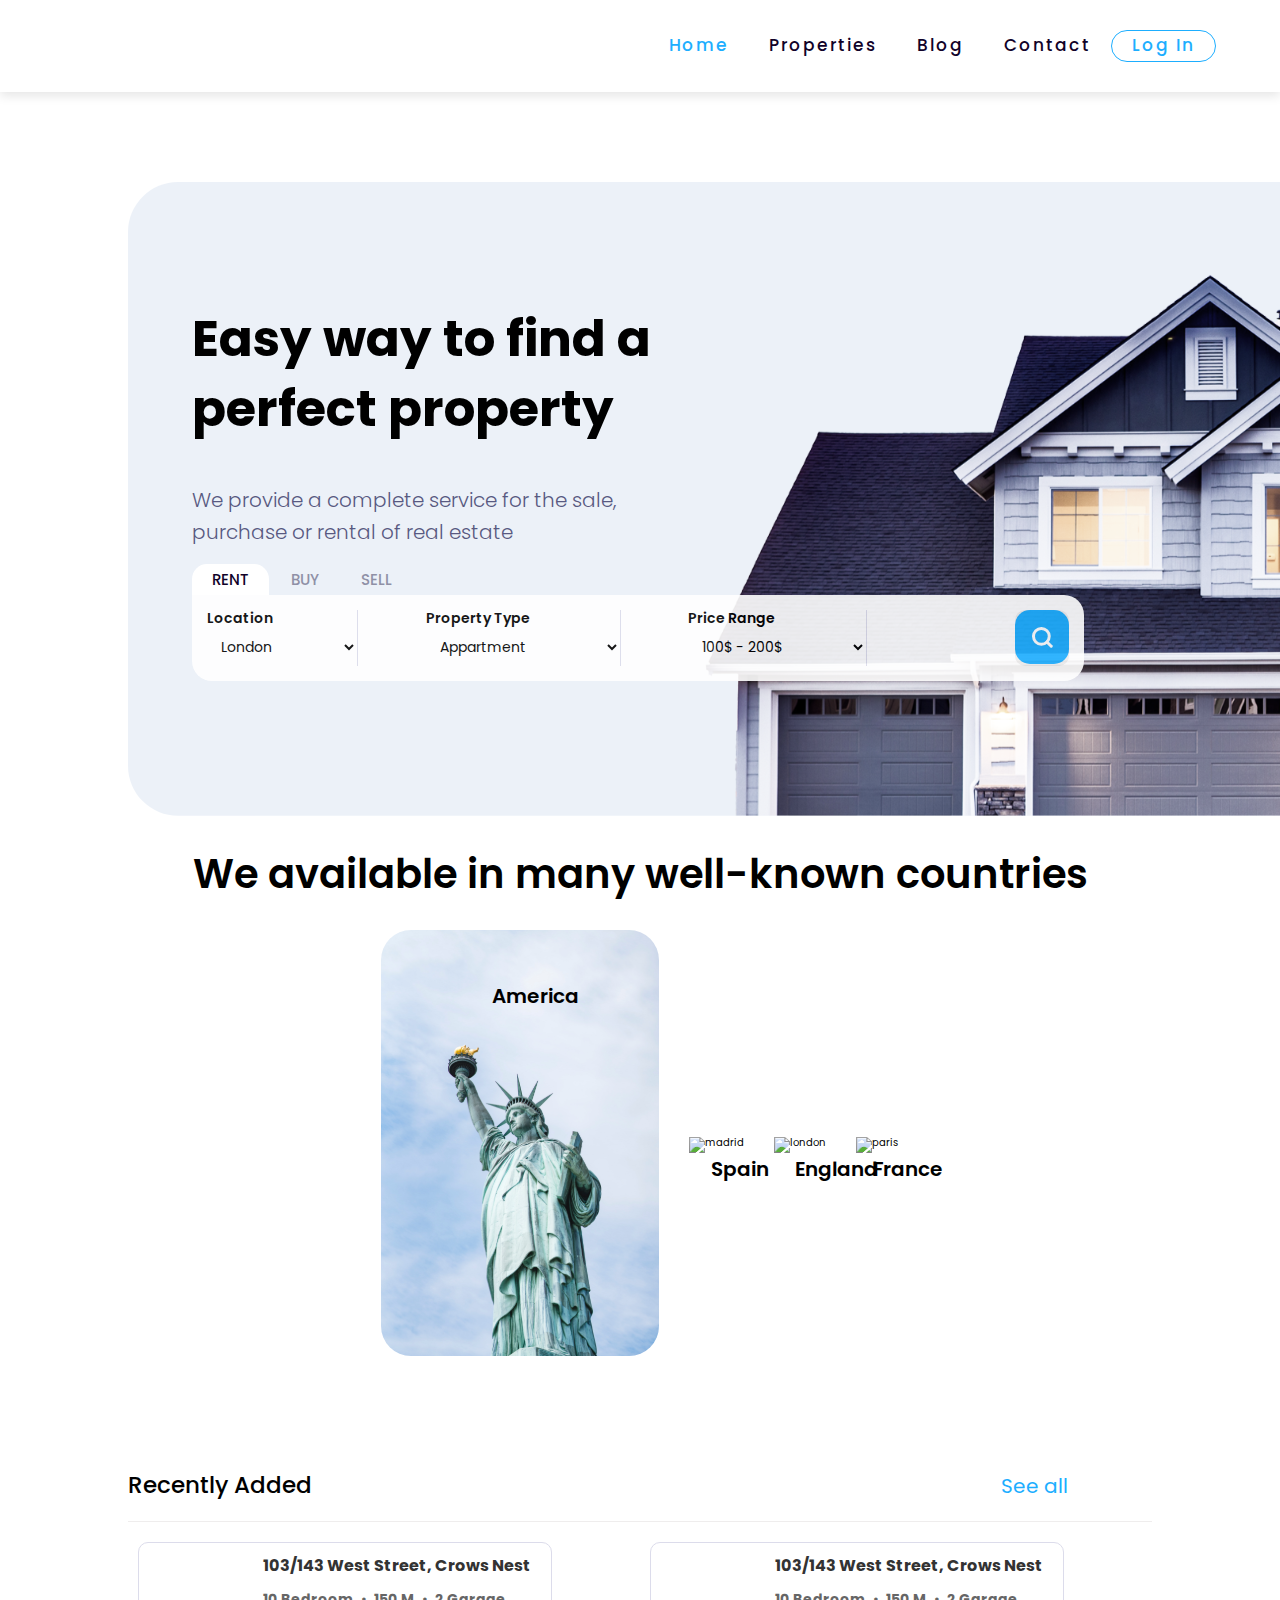
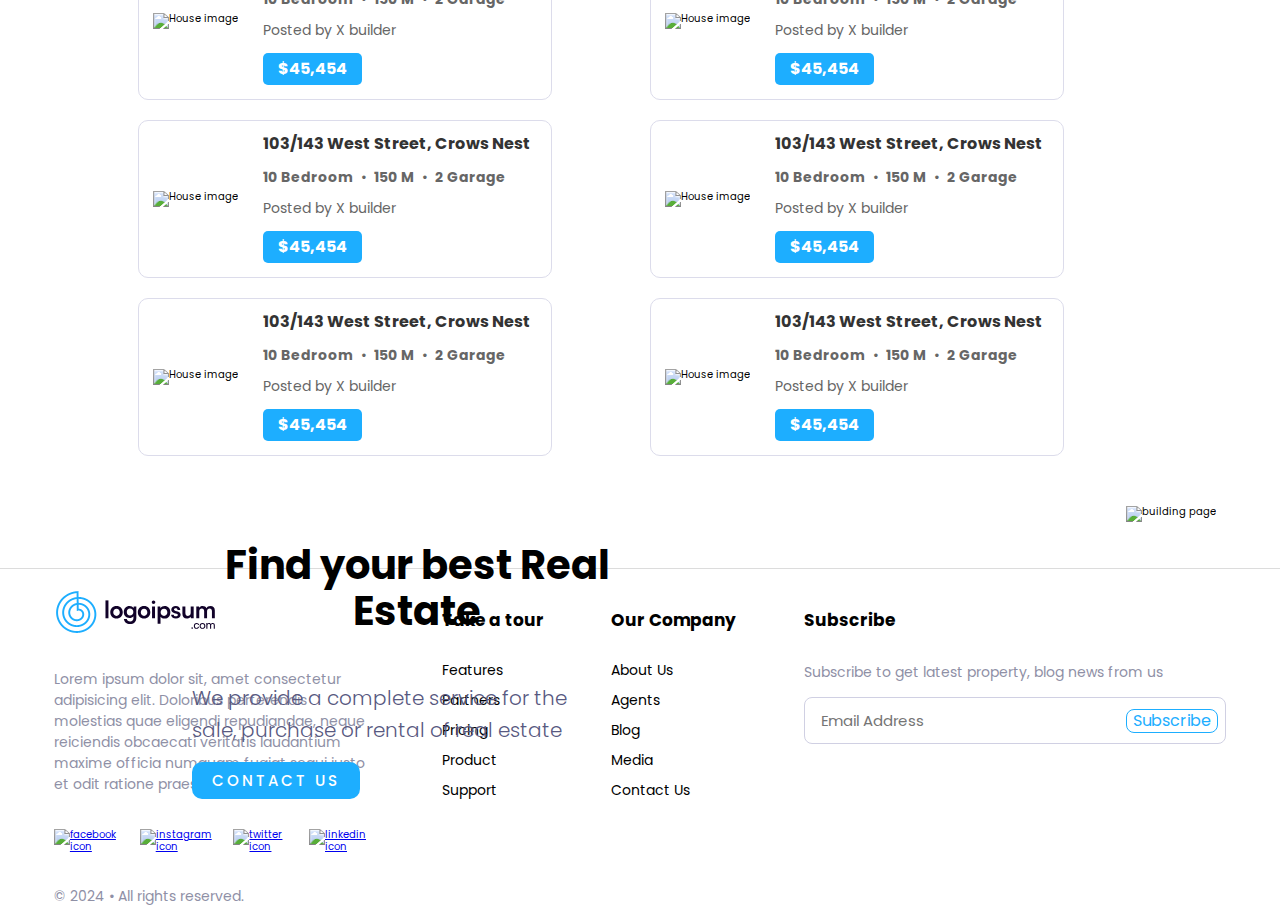
==== index.html @ 58345468 "back" ====
<!DOCTYPE html>
<html lang="en">
  <head>
    <meta charset="UTF-8" />
    <meta name="viewport" content="width=device-width, initial-scale=1.0" />
    <title>Home</title>
    <link rel="stylesheet" href="styles.css" />
    <link rel="stylesheet" href="normalize.css" />
  </head>

  <body>
    <header class="header-content">
      <div class="header-container">
        <div class="logo">
          <a href="home.html">
            <img src="images/home/logo.svg" alt="" class="logo-img" />
          </a>
        </div>
        <nav class="navbar">
          <a class="active">Home</a>
          <a href="properties.html">Properties</a>
          <a href="blog.html">Blog</a>
          <a href="contact.html">Contact</a>
          <a class="login" href="login.html">Log In</a>
        </nav>
      </div>
    </header>

    <main class="main-content">
      <!--The first section is for the hero-->
      <section class="hero">
        <div class="hero-background">
          <img
            class="background-img"
            src="images/home/hero.svg"
            alt="House image"
          />
          <div class="content">
            <div class="text-content">
              <h1>Easy way to find a perfect property</h1>
              <p>
                We provide a complete service for the sale, purchase or rental
                of real estate
              </p>
            </div>

            <div class="btn-container">
              <button class="menu-item active">RENT</button>
              <button class="menu-item">BUY</button>
              <button class="menu-item">SELL</button>
            </div>

            <div class="search-fields">
              <div class="search-item">
                <label for="locaition">Location</label>
                <select name="location" id="location">
                  <option value="" disabled>Select Your city</option>
                  <option value="london">London</option>
                  <option value="new york">New York</option>
                  <option value="paris">paris</option>
                </select>
              </div>

              <div class="search-item">
                <label for="property-type">Property Type</label>
                <select name="property type" id="property-type">
                  <option value="" disabled>Choose property type</option>
                  <option value="appartment">Appartment</option>
                  <option value="house">House</option>
                </select>
              </div>

              <div class="search-item">
                <label for="price-range">Price Range</label>
                <select name="price range" id="price-range">
                  <option value="" disabled>Choose price range</option>
                  <option value="100-200">100$ - 200$</option>
                  <option value="200-500">200$ - 500$</option>
                </select>
              </div>
              <button class="search-btn">
                <img src="images/home/search.svg" alt="search button" />
              </button>
            </div>
          </div>
        </div>
      </section>

      <section class="countries-sec">
        <h2>We available in many well-known countries</h2>
        <div class="countries">
          <div class="country">
            <img src="images/home/america.svg" alt="new york" />
            <p>America</p>
          </div>
          <div class="country">
            <img src="images/home/spain.svg" alt="madrid" />
            <p>Spain</p>
          </div>
          <div class="country">
            <img src="images/home/london.svg" alt="london" />
            <p>England</p>
          </div>
          <div class="country">
            <img src="images/home/france.svg" alt="paris" />
            <p>France</p>
          </div>
        </div>
      </section>

      <section class="recently-added">
        <div class="top">
          <h3>Recently Added</h3>
          <p>See all</p>
        </div>
        <div class="cards-container">
          <div class="card">
            <div class="image">
              <img src="images/home/house1.png" alt="House image" />
            </div>
            <div class="house-infos">
              <div class="house-title"></div>
              <div class="details">
                <h4>103/143 West Street, Crows Nest</h4>
                <p>
                  <strong>10 Bedroom</strong> &nbsp;•&nbsp;
                  <strong>150 M</strong> &nbsp;•&nbsp; <strong>2 Garage</strong>
                </p>
                <p class="poster">Posted by X builder</p>
              </div>
              <div class="price">$45,454</div>
            </div>
          </div>

          <div class="card">
            <div class="image">
              <img src="images/home/house2.png" alt="House image" />
            </div>
            <div class="house-infos">
              <div class="house-title"></div>
              <div class="details">
                <h4>103/143 West Street, Crows Nest</h4>
                <p>
                  <strong>10 Bedroom</strong> &nbsp;•&nbsp;
                  <strong>150 M</strong> &nbsp;•&nbsp; <strong>2 Garage</strong>
                </p>
                <p class="poster">Posted by X builder</p>
              </div>
              <div class="price">$45,454</div>
            </div>
          </div>

          <div class="card">
            <div class="image">
              <img src="images/home/house3.png" alt="House image" />
            </div>
            <div class="house-infos">
              <div class="house-title"></div>
              <div class="details">
                <h4>103/143 West Street, Crows Nest</h4>
                <p>
                  <strong>10 Bedroom</strong> &nbsp;•&nbsp;
                  <strong>150 M</strong> &nbsp;•&nbsp; <strong>2 Garage</strong>
                </p>
                <p class="poster">Posted by X builder</p>
              </div>
              <div class="price">$45,454</div>
            </div>
          </div>

          <div class="card">
            <div class="image">
              <img src="images/home/house4.png" alt="House image" />
            </div>
            <div class="house-infos">
              <div class="house-title"></div>
              <div class="details">
                <h4>103/143 West Street, Crows Nest</h4>
                <p>
                  <strong>10 Bedroom</strong> &nbsp;•&nbsp;
                  <strong>150 M</strong> &nbsp;•&nbsp; <strong>2 Garage</strong>
                </p>
                <p class="poster">Posted by X builder</p>
              </div>
              <div class="price">$45,454</div>
            </div>
          </div>

          <div class="card">
            <div class="image">
              <img src="images/home/house5.png" alt="House image" />
            </div>
            <div class="house-infos">
              <div class="house-title"></div>
              <div class="details">
                <h4>103/143 West Street, Crows Nest</h4>
                <p>
                  <strong>10 Bedroom</strong> &nbsp;•&nbsp;
                  <strong>150 M</strong> &nbsp;•&nbsp; <strong>2 Garage</strong>
                </p>
                <p class="poster">Posted by X builder</p>
              </div>
              <div class="price">$45,454</div>
            </div>
          </div>

          <div class="card">
            <div class="image">
              <img src="images/home/house6.png" alt="House image" />
            </div>
            <div class="house-infos">
              <div class="house-title"></div>
              <div class="details">
                <h4>103/143 West Street, Crows Nest</h4>
                <p>
                  <strong>10 Bedroom</strong> &nbsp;•&nbsp;
                  <strong>150 M</strong> &nbsp;•&nbsp; <strong>2 Garage</strong>
                </p>
                <p class="poster">Posted by X builder</p>
              </div>
              <div class="price">$45,454</div>
            </div>
          </div>
        </div>
      </section>

      <section class="last-sec">
        <div class="background">
          <img
            src="images/home/last-sec-background.png"
            alt=""
            class="background-img"
          />
        </div>
        <!-- <div class="last-sec-container"> -->
        <div class="contact-content">
          <h2>Find your best Real Estate</h2>
          <p>
            We provide a complete service for the sale, purchase or rental of
            real estate
          </p>
          <button class="contact-us-btn">CONTACT US</button>
        </div>
        <div class="building-image">
          <img src="images/home/building.png" alt="building page" />
        </div>
        <!-- </div> -->
      </section>
    </main>

    <footer>
      <div class="first-side">
        <img class="footer-logo" src="images/home/Logo.svg" alt="logo image" />
        <p>
          Lorem ipsum dolor sit, amet consectetur adipisicing elit. Doloribus
          perferendis molestias quae eligendi repudiandae, neque reiciendis
          obcaecati veritatis laudantium maxime officia numquam fugiat sequi
          iusto et odit ratione praesentium beatae?
        </p>
        <div class="social-icons">
          <a href="https://www.facebook.com"
            ><img src="images/home/Facebook - Original.png" alt="facebook icon"
          /></a>
          <a href="https://www.instagram.com"
            ><img
              src="images/home/Instagram - Original.png"
              alt="instagram icon"
          /></a>
          <a href="https://www.twitter.com"
            ><img src="images/home/Twitter - Original.png" alt="twitter icon"
          /></a>
          <a href="https://www.linkedin.com"
            ><img src="images/home/LinkedIn - Original.png" alt="linkedin icon"
          /></a>
        </div>
        <p class="copyright">&copy; 2024 &#8226; All rights reserved.</p>
      </div>

      <div class="column">
        <h4>Take a tour</h4>
        <p>Features</p>
        <p>Partners</p>
        <p>Pricing</p>
        <p>Product</p>
        <p>Support</p>
      </div>

      <div class="column">
        <h4>Our Company</h4>
        <p>About Us</p>
        <p>Agents</p>
        <p>Blog</p>
        <p>Media</p>
        <p>Contact Us</p>
      </div>

      <div class="right-side">
        <h4>Subscribe</h4>
        <p>Subscribe to get latest property, blog news from us </p>
        <form action="#">
          <div class="form-box">
            <input type="email" placeholder="Email Address">
            <button type="submit">Subscribe</button>
          </div>
        </form>
      </div>
    </footer>
  </body>
</html>
---- styles.css ----
@import url('https://fonts.googleapis.com/css2?family=Roboto:ital,wght@0,100;0,300;0,400;0,500;0,700;0,900;1,100;1,300;1,400;1,500;1,700;1,900&display=swap');
@import url('https://fonts.googleapis.com/css2?family=Poppins:ital,wght@0,100;0,200;0,300;0,400;0,500;0,600;0,700;0,800;0,900;1,100;1,200;1,300;1,400;1,500;1,600;1,700;1,800;1,900&family=Roboto:ital,wght@0,100;0,300;0,400;0,500;0,700;0,900;1,100;1,300;1,400;1,500;1,700;1,900&display=swap');
@import url('https://fonts.googleapis.com/css2?family=Open+Sans:ital,wght@0,300..800;1,300..800&family=Poppins:ital,wght@0,100;0,200;0,300;0,400;0,500;0,600;0,700;0,800;0,900;1,100;1,200;1,300;1,400;1,500;1,600;1,700;1,800;1,900&family=Roboto:ital,wght@0,100;0,300;0,400;0,500;0,700;0,900;1,100;1,300;1,400;1,500;1,700;1,900&display=swap');

body {
  font-family: Poppins, 'Open sans', Roboto, sans-serif;
  font-size: 10px;
}

/* Header style */

header {
  padding: 20px 0;
  box-shadow: 0 4px 10px rgba(0, 0, 0, 0.1);
  margin-bottom: 10vh;
}

.header-container {
  width: 90%;
  /* background-color: lightblue; */
  padding: 10px;
  margin: 0 auto;
  display: flex;
  justify-content: space-between;
  align-items: center;
}

.logo {
  /* background-color: lightblue; */
  display: inline;
}

/* .logo-img {
  width: 40%;
  margin-right: 10px;
}

.logo-name {
  font-size: 2.8em;
  font-weight: bold;
} */

header a {
  text-decoration: none;
  color: #110229;
  cursor: pointer;
  font-weight: 600;
  letter-spacing: 2px;
}

nav {
  display: flex;
  justify-content: space-between;
  align-items: center;
}

nav a {
  padding: 5px 20px;
  font-size: 1.7em;
  font-weight: 500;
}

.navbar .active {
  color: #1DAEFF;
}

.login {
  border: 1px solid #1DAEFF;
  border-radius: 25px;
  color:#1DAEFF;
}

.login:hover {
  background-color: #1DAEFF;
  color: white;
}


/* Hero section styling */

.hero {margin-bottom: 3em}

.background-img {
  position: relative;
  left: 10%;
  right: 10%;
  /* border: 1px solid black; */
}

.content {
  position: absolute;
  /* border: 1px solid blue; */
  top: 30%;
  left: 15%;
}

.text-content h1 {
  width: 70%;
  font-size: 5em;
  font-weight: bold;
  line-height: 1.4em;
  margin-bottom: 0.8em;
}

.text-content p {
  font-size: 2em;
  width: 50%;
  font-weight: 300;
  line-height: 1.6em;
  color: #585981;
  margin-bottom: 0.8em;
}

.btn-container {
  display: flex;
  gap: 2px;
}


.menu-item {
  padding: 7px 20px;
  font-size: 1.5em;
  font-weight: 500;
  background-color: unset;
  border: none; 
  border-top-left-radius: 15px;
  border-top-right-radius: 15px;
  color: #8F90A6;
  cursor: pointer;
}

.menu-item:hover {
  background-color: white;
  color: #110229;
}

.menu-item.active {
  background-color: #FFF;
  color: #110229;
}

.search-fields {
  display: flex;
  flex-direction: row;
  justify-content: space-between;
  gap: 2em;
  background-color: #FFF;
  opacity: 0.9;
  padding: 15px;
  border-top-right-radius: 20px;
  border-bottom-left-radius: 20px;
  border-bottom-right-radius: 20px;
  margin-bottom: 10px;
}

.search-item {
  display: flex;
  flex-direction: column;
  gap: 5px;
  color: black;
  font-weight: 600;
  border-right: 1px solid #DCDCEB
}

.search-item label{
  font-weight: 600;
  font-size: 1.4em;
}

#location, #property-type, #price-range {
  border: none;
  padding: 5px 10px;
  border-radius: 7px;
  background-color: unset;
  font-size: 1.4em
}

#location option, #property-type option, #price-range option{
  color: #8F90A6;
  background-color: white;
  font-weight: 500;
}

.search-btn {
  border: none;
  padding: 0;
  border-radius: 10px;
  cursor: pointer;
  margin-left: 8em;
}

/* Countries section styling */

.countries-sec {
  /* border: 1px solid; */
  margin-bottom: 10vh;
}


h2 {
  font-size: 4em;
  font-weight: 600;
  text-align: center;
  /* border: 1px solid; */
}

.countries {
  display: flex;
  gap: 3em;
  align-items: center;
  justify-content: center;
}

.country {
  position: relative;
}

/* .country img {
  position: relative;
} */

.country p {
  position: absolute;
  top: 8%;
  left: 40%;
  font-size: 2em;
  font-weight: 600;
}

/* Recently add section styling */

.recently-added {
  /* border: 1px solid; */
  display: flex;
  flex-direction: column;
  margin-left: 10%;
  margin-right: 10%;

  margin-bottom: 5em
}

.top {
  display: inline-block;
  border-bottom: 1px solid rgba(176, 166, 166, 0.2);
}

h3 {
  display: inline-block;
  font-size: 2.3em;
  font-weight: 500;
  margin-right: 45%;
  /* background-color: lightblue; */
}

.top p {
  display: inline-block;
  /* background-color: lightcoral; */
  margin-left: 22%;
  font-size: 2em;
  font-weight: 400;
  color: #1DAEFF;
  cursor: pointer;
}

.cards-container {
  display: grid;
  grid-template-columns: 1fr 1fr;
}

.card {
  margin-left: 1em;
  margin-top: 2em;
  display: flex;
  align-items: center;
  background-color: white;
  border: 1px solid #DCDCEB;
  gap: 10px;
  border-radius: 10px;
  padding: 14px;
  width: 30vw;
}

.card:hover {
  border: 1px solid #1DAEFF;
  box-shadow: 0 4px 8px rgba(0, 0, 0, 0.6);
  cursor: pointer
}


.details {
  flex-grow: 1;
  padding-left: 15px;
}

.details h4 {
  margin: 0;
  font-size: 16px;
  color: #333;
  margin-bottom: 15px;
}

.details p {
  margin: 5px 0;
  font-size: 14px;
  color: #666;
  margin-bottom: 15px;
}

.price {
  display: inline-block;
  background-color: #1DAEFF;
  color: white;
  font-weight: bold;
  padding: 7px 15px;
  border-radius: 5px;
  font-size: 16px;
  margin-left: 15px;
}

.posted {
  font-size: 12px;
  color: #999;
}

/* Last section styling contact-us */

.last-sec{
  /* border: 1px solid; */
  position: relative;
  margin-bottom: 5em;
}

.background {
  /* border: 1px solid red; */
  position: relative;
  width: 80vw;
  height: auto;
}

.contact-content {
  /* border: 1px solid green;  */
  position: absolute;
  top: 20%;
  left: 15%;
}

.contact-content h2 {
  width: 60%;
  font-weight: 700;
  margin-bottom: 1.2em;

}

.contact-content p {
  width: 70%;
  font-size: 2em;
  width: 50%;
  font-weight: 300;
  line-height: 1.6em;
  color: #585981;
  margin-bottom: 0.8em;
}

.contact-us-btn {
  border: none;
  background-color: #1DAEFF;
  color: white;
  font-size: 1.5em;
  font-weight: 500;
  padding: 10px 20px;
  border-radius: 10px;
  letter-spacing: 3px;
  cursor: pointer;
}


.building-image {
  display: inline-block;
  /* border: 1px solid;    */
  position: absolute;
  top: 0%;
  right: 5%;
}


/* Footer Styling */

footer {
  height: 20vh;
  padding: 20px;
  display: flex;
  justify-content: space-around;
  align-items: start;
  border-top: 1px solid rgb(220, 220, 220);
}

.first-side {
  width: 25vw;
  display: flex;
  flex-direction: column;
  gap: 2em;
}

.footer-logo {
  width: 51%;
}

.first-side p{
  font-size: 1.4em;
  font-weight: 400;
  color: #8F90A6;
  line-height: 1.5em;
}

.social-icons {
  display: flex;
  gap: 1.7em
}

footer h4{
  margin-bottom: 1.8em;
  font-size: 1.7em;
}

.column p {
  font-size: 1.4em;
}

.right-side p{
  font-size: 1.4em;
  font-weight: 400;
  color: #8F90A6;
  line-height: 1.5em;
  width: 90%;
}

.form-box {
  display: inline-block;
  padding: 7px;
  border-radius: 8px;
  /* background-color: #ececec; */
  /* box-shadow: 10px 10px 15px #c7c4c4; */
  border: 1px solid #D0D0E3;
}

.form-box input {
  font-size: 15px;
  color: #000;
  padding: 7px 9px;
  border: none;
  outline: none;
  /* background-color: #ececec; */
}

.form-box button {
  background-color: white;
  border: 1px solid #1DAEFF;
  color: #1DAEFF;
  padding: 2px 6px;
  font-size: 16px;
  border-radius: 8px;
  cursor: pointer;
}

.form-box button:hover {
  background-color: #1DAEFF;
  color: white;
}
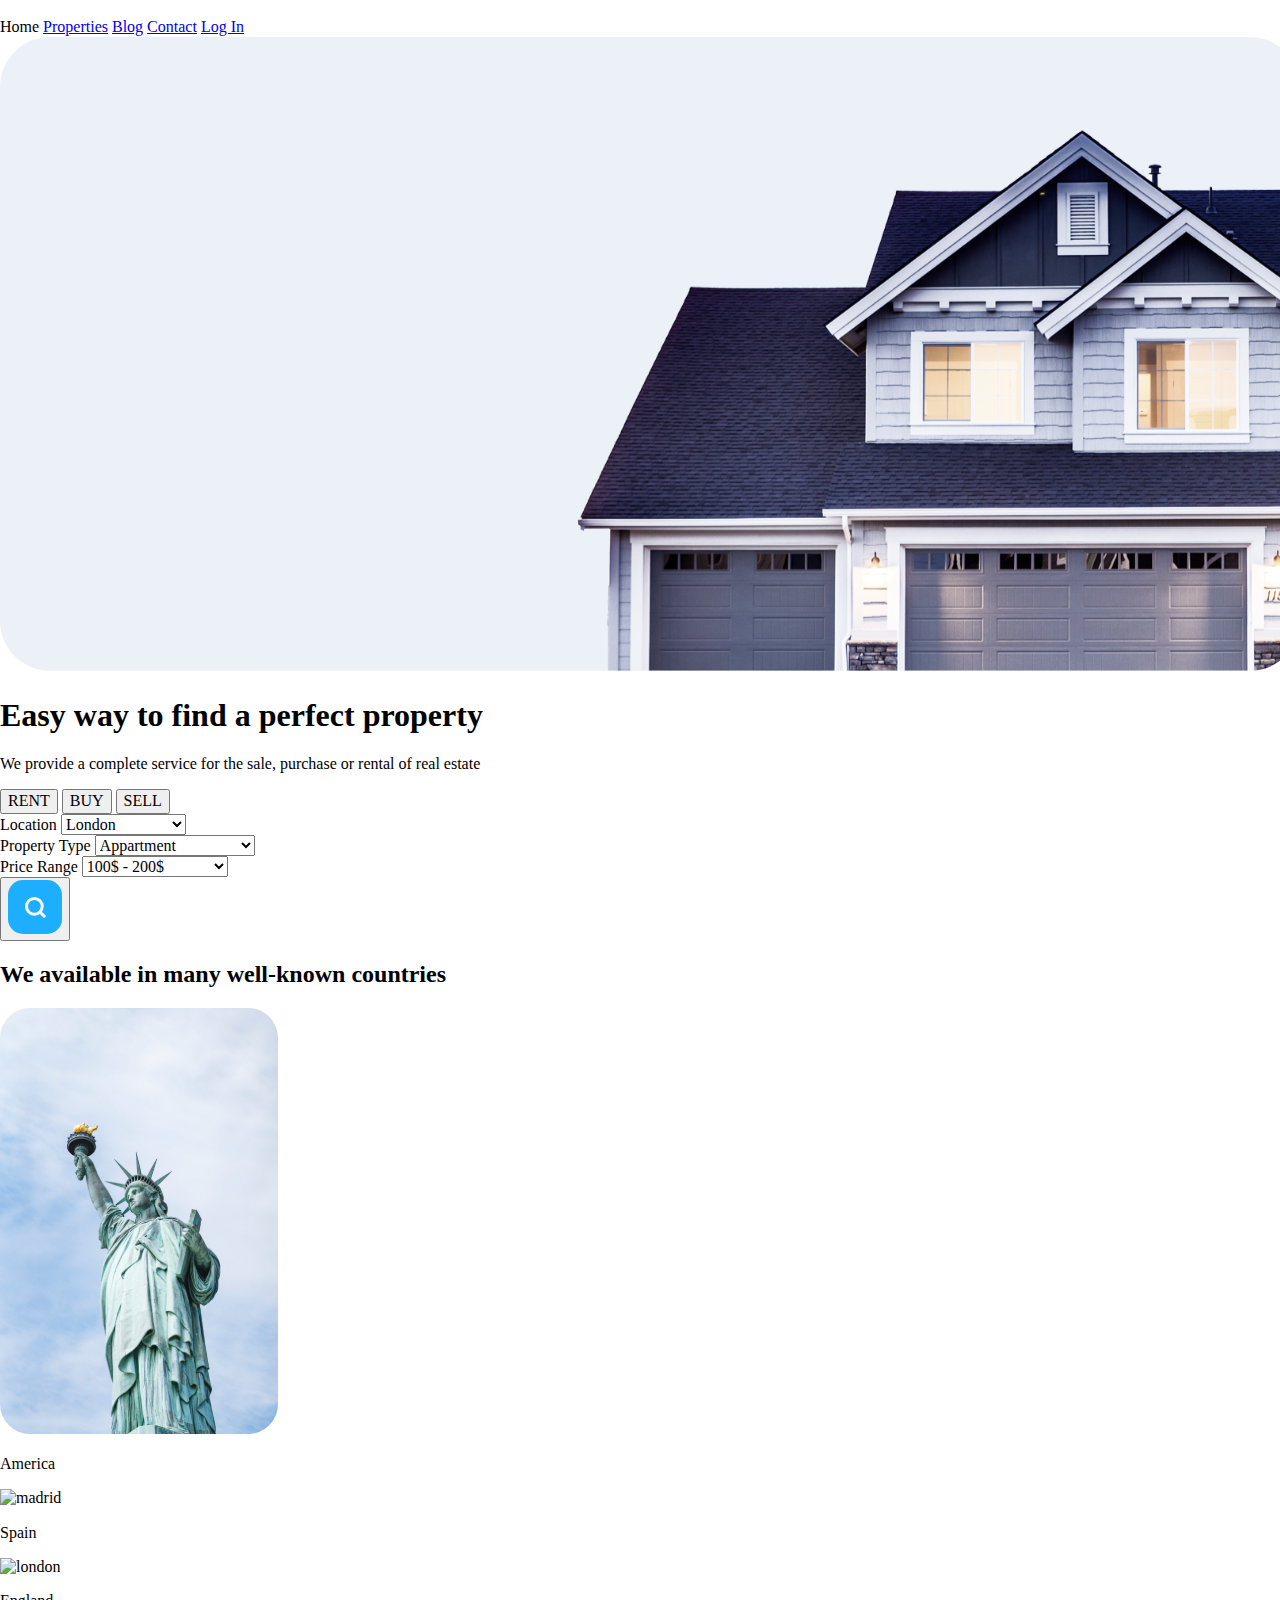
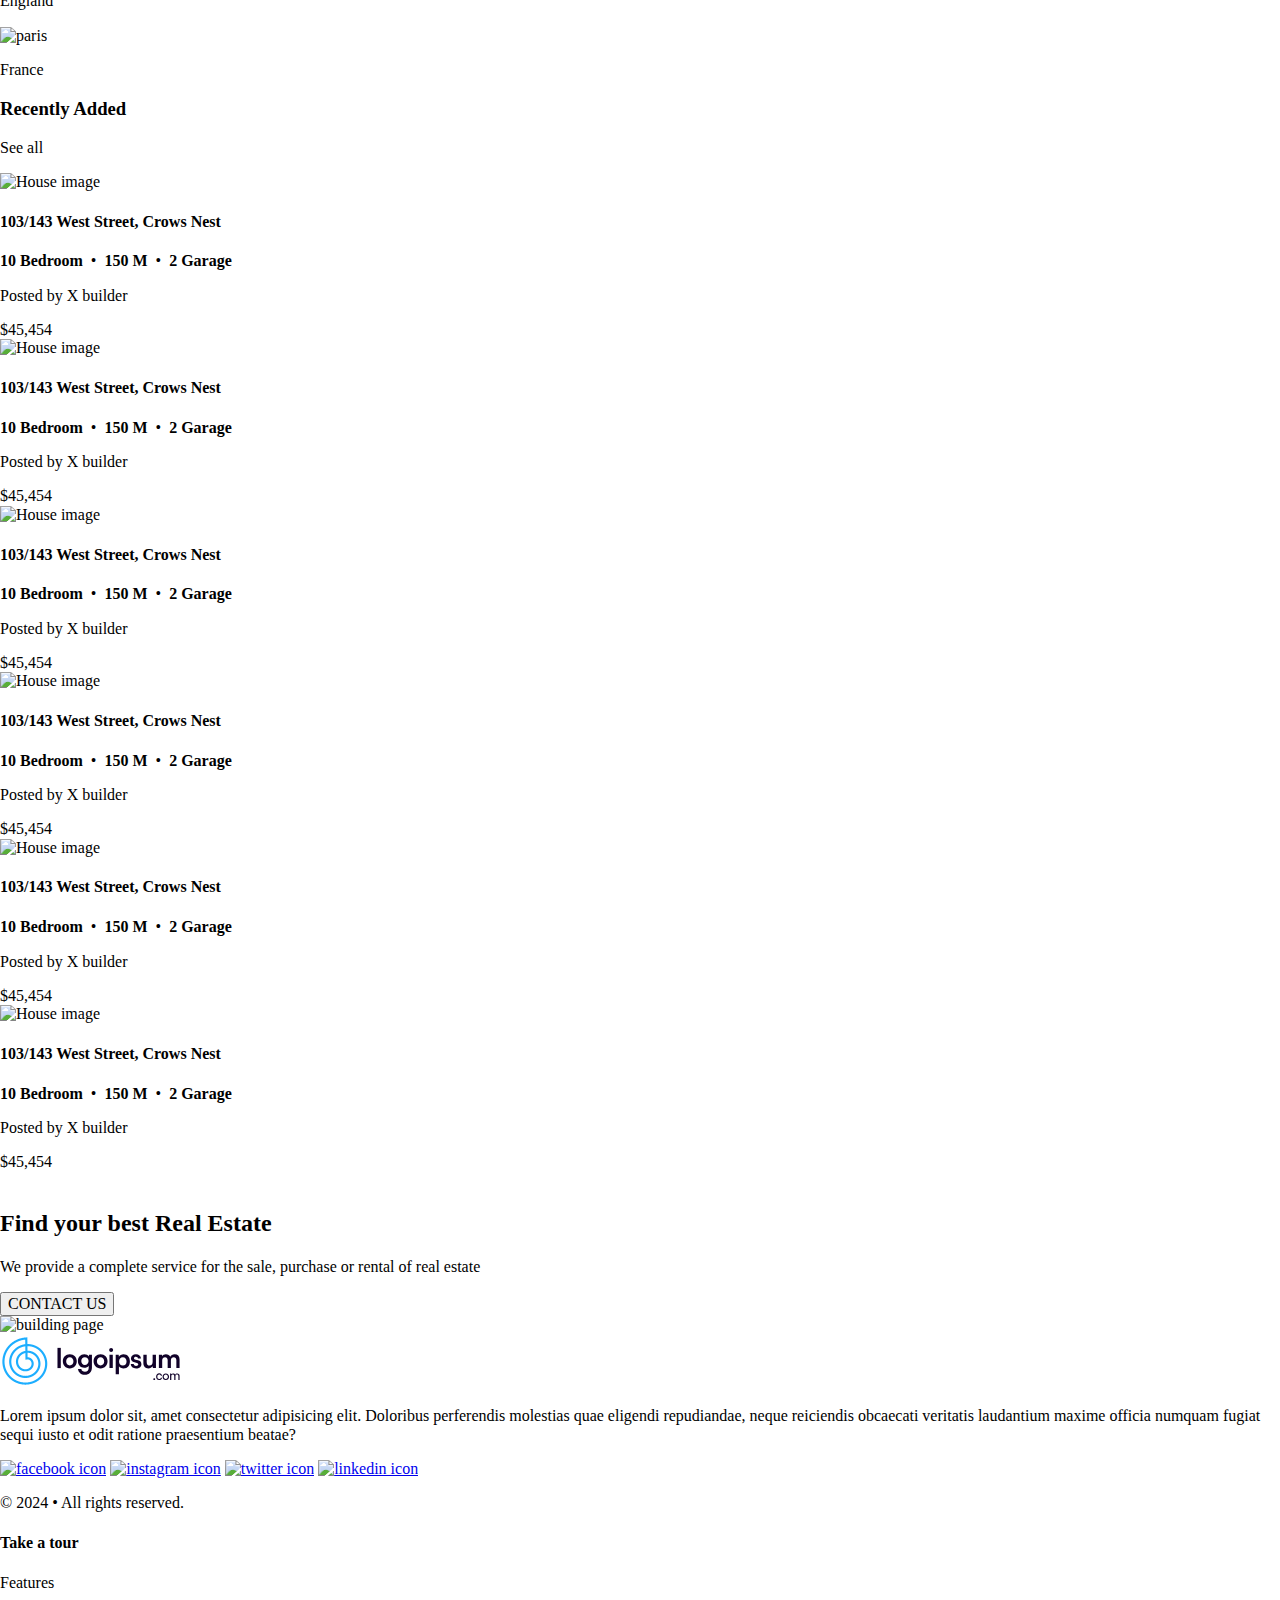
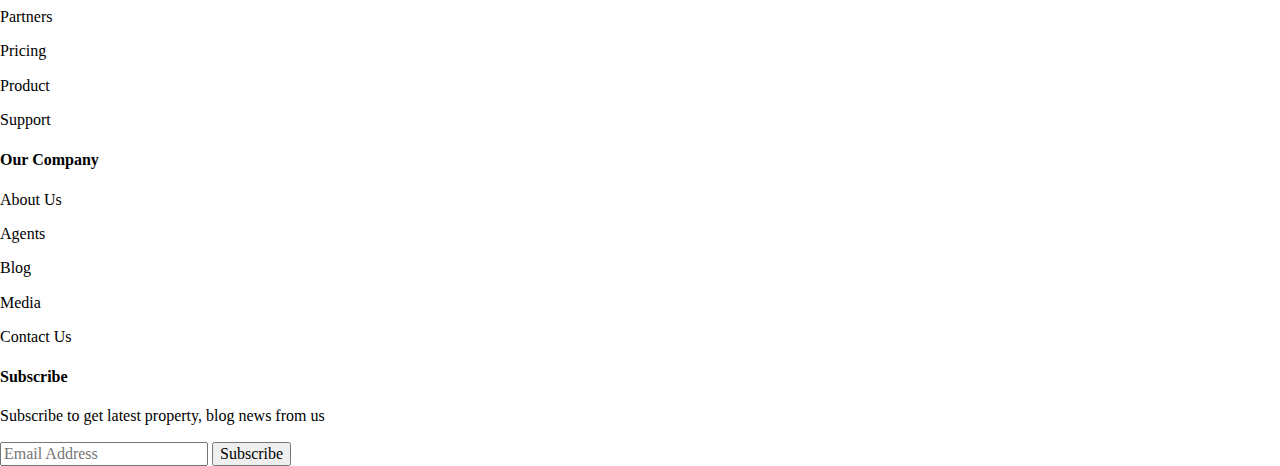
==== commit 65a8ac86: "orginize files" ====
--- a/index.html
+++ b/index.html
@@ -4,7 +4,8 @@
     <meta charset="UTF-8" />
     <meta name="viewport" content="width=device-width, initial-scale=1.0" />
     <title>Home</title>
-    <link rel="stylesheet" href="styles.css" />
+    <link rel="stylesheet" href="global.css">
+    <link rel="stylesheet" href="home.css" />
     <link rel="stylesheet" href="normalize.css" />
   </head>
 
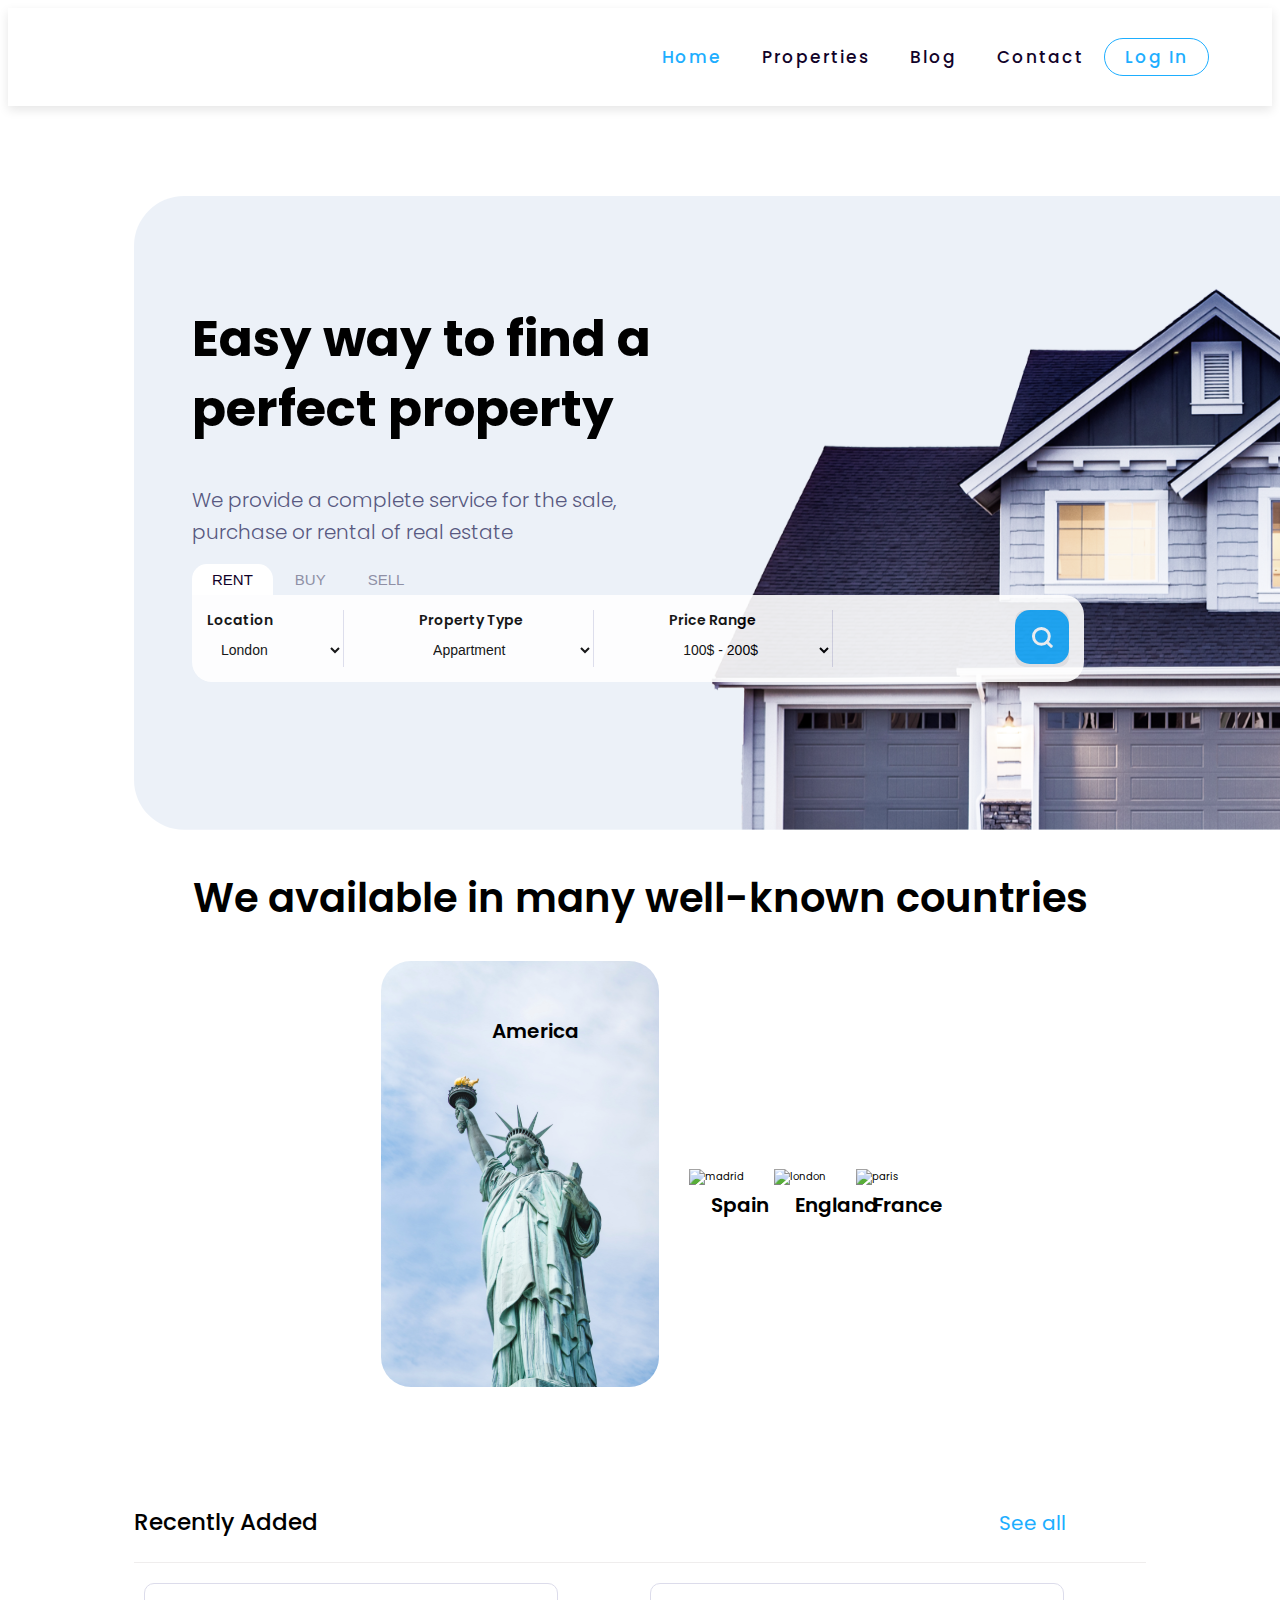
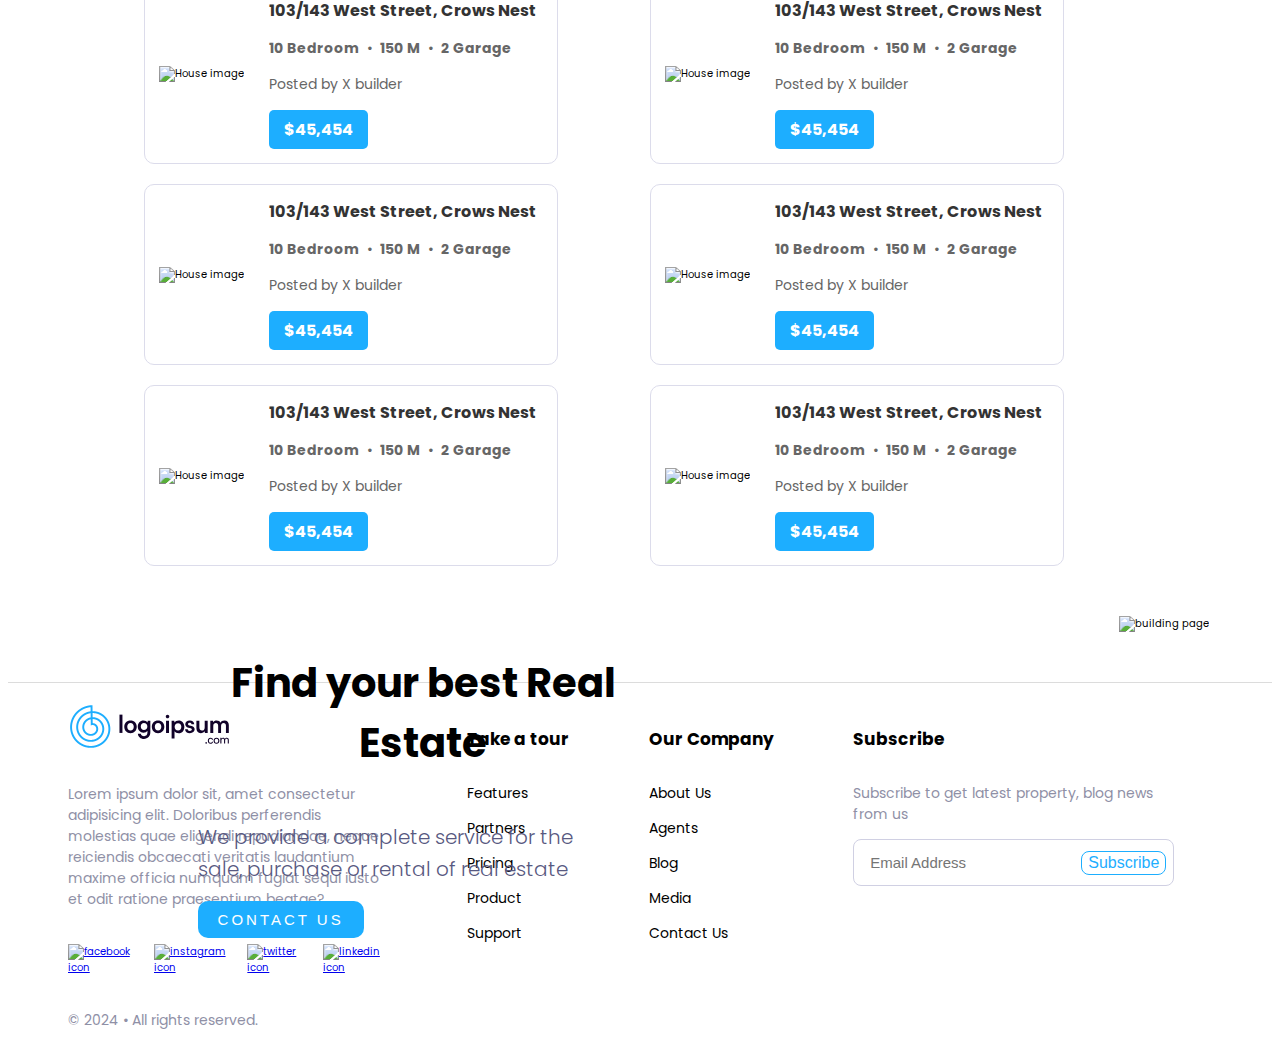
==== commit 9ed3a1ec: "modify paths of css filesf" ====
--- a/index.html
+++ b/index.html
@@ -4,16 +4,16 @@
     <meta charset="UTF-8" />
     <meta name="viewport" content="width=device-width, initial-scale=1.0" />
     <title>Home</title>
-    <link rel="stylesheet" href="global.css">
-    <link rel="stylesheet" href="home.css" />
-    <link rel="stylesheet" href="normalize.css" />
+    <link rel="stylesheet" href="CSS/global.css">
+    <link rel="stylesheet" href="CSS/home.css" />
+    <link rel="stylesheet" href="css/normalize.css" />
   </head>
 
   <body>
     <header class="header-content">
       <div class="header-container">
         <div class="logo">
-          <a href="home.html">
+          <a href="index.html">
             <img src="images/home/logo.svg" alt="" class="logo-img" />
           </a>
         </div>
--- a/CSS/global.css
+++ b/CSS/global.css
@@ -0,0 +1,162 @@
+@import url('https://fonts.googleapis.com/css2?family=Roboto:ital,wght@0,100;0,300;0,400;0,500;0,700;0,900;1,100;1,300;1,400;1,500;1,700;1,900&display=swap');
+@import url('https://fonts.googleapis.com/css2?family=Poppins:ital,wght@0,100;0,200;0,300;0,400;0,500;0,600;0,700;0,800;0,900;1,100;1,200;1,300;1,400;1,500;1,600;1,700;1,800;1,900&family=Roboto:ital,wght@0,100;0,300;0,400;0,500;0,700;0,900;1,100;1,300;1,400;1,500;1,700;1,900&display=swap');
+@import url('https://fonts.googleapis.com/css2?family=Open+Sans:ital,wght@0,300..800;1,300..800&family=Poppins:ital,wght@0,100;0,200;0,300;0,400;0,500;0,600;0,700;0,800;0,900;1,100;1,200;1,300;1,400;1,500;1,600;1,700;1,800;1,900&family=Roboto:ital,wght@0,100;0,300;0,400;0,500;0,700;0,900;1,100;1,300;1,400;1,500;1,700;1,900&display=swap');
+
+
+body {
+  font-family: Poppins, 'Open sans', Roboto, sans-serif;
+  font-size: 10px;
+}
+
+/* Header style */
+
+header {
+  padding: 20px 0;
+  box-shadow: 0 4px 10px rgba(0, 0, 0, 0.1);
+  margin-bottom: 10vh;
+}
+
+.header-container {
+  width: 90%;
+  /* background-color: lightblue; */
+  padding: 10px;
+  margin: 0 auto;
+  display: flex;
+  justify-content: space-between;
+  align-items: center;
+}
+
+.logo {
+  /* background-color: lightblue; */
+  display: inline;
+}
+
+/* .logo-img {
+  width: 40%;
+  margin-right: 10px;
+}
+
+.logo-name {
+  font-size: 2.8em;
+  font-weight: bold;
+} */
+
+header a {
+  text-decoration: none;
+  color: #110229;
+  cursor: pointer;
+  font-weight: 600;
+  letter-spacing: 2px;
+}
+
+nav {
+  display: flex;
+  justify-content: space-between;
+  align-items: center;
+}
+
+nav a {
+  padding: 5px 20px;
+  font-size: 1.7em;
+  font-weight: 500;
+}
+
+.navbar .active {
+  color: #1DAEFF;
+}
+
+.login {
+  border: 1px solid #1DAEFF;
+  border-radius: 25px;
+  color:#1DAEFF;
+}
+
+.login:hover {
+  background-color: #1DAEFF;
+  color: white;
+}
+
+
+/* Footer Styling */
+
+footer {
+  height: 20vh;
+  padding: 20px;
+  display: flex;
+  justify-content: space-around;
+  align-items: start;
+  border-top: 1px solid rgb(220, 220, 220);
+}
+
+.first-side {
+  width: 25vw;
+  display: flex;
+  flex-direction: column;
+  gap: 2em;
+}
+
+.footer-logo {
+  width: 51%;
+}
+
+.first-side p{
+  font-size: 1.4em;
+  font-weight: 400;
+  color: #8F90A6;
+  line-height: 1.5em;
+}
+
+.social-icons {
+  display: flex;
+  gap: 1.7em
+}
+
+footer h4{
+  margin-bottom: 1.8em;
+  font-size: 1.7em;
+}
+
+.column p {
+  font-size: 1.4em;
+}
+
+.right-side p{
+  font-size: 1.4em;
+  font-weight: 400;
+  color: #8F90A6;
+  line-height: 1.5em;
+  width: 90%;
+}
+
+.form-box {
+  display: inline-block;
+  padding: 7px;
+  border-radius: 8px;
+  /* background-color: #ececec; */
+  /* box-shadow: 10px 10px 15px #c7c4c4; */
+  border: 1px solid #D0D0E3;
+}
+
+.form-box input {
+  font-size: 15px;
+  color: #000;
+  padding: 7px 9px;
+  border: none;
+  outline: none;
+  /* background-color: #ececec; */
+}
+
+.form-box button {
+  background-color: white;
+  border: 1px solid #1DAEFF;
+  color: #1DAEFF;
+  padding: 2px 6px;
+  font-size: 16px;
+  border-radius: 8px;
+  cursor: pointer;
+}
+
+.form-box button:hover {
+  background-color: #1DAEFF;
+  color: white;
+}--- a/CSS/home.css
+++ b/CSS/home.css
@@ -0,0 +1,308 @@
+
+/* Hero section styling */
+
+.hero {margin-bottom: 3em}
+
+.background-img {
+  position: relative;
+  left: 10%;
+  right: 10%;
+  /* border: 1px solid black; */
+}
+
+.content {
+  position: absolute;
+  /* border: 1px solid blue; */
+  top: 30%;
+  left: 15%;
+}
+
+.text-content h1 {
+  width: 70%;
+  font-size: 5em;
+  font-weight: bold;
+  line-height: 1.4em;
+  margin-bottom: 0.8em;
+}
+
+.text-content p {
+  font-size: 2em;
+  width: 50%;
+  font-weight: 300;
+  line-height: 1.6em;
+  color: #585981;
+  margin-bottom: 0.8em;
+}
+
+.btn-container {
+  display: flex;
+  gap: 2px;
+}
+
+
+.menu-item {
+  padding: 7px 20px;
+  font-size: 1.5em;
+  font-weight: 500;
+  background-color: unset;
+  border: none; 
+  border-top-left-radius: 15px;
+  border-top-right-radius: 15px;
+  color: #8F90A6;
+  cursor: pointer;
+}
+
+.menu-item:hover {
+  background-color: white;
+  color: #110229;
+}
+
+.menu-item.active {
+  background-color: #FFF;
+  color: #110229;
+}
+
+.search-fields {
+  display: flex;
+  flex-direction: row;
+  justify-content: space-between;
+  gap: 2em;
+  background-color: #FFF;
+  opacity: 0.9;
+  padding: 15px;
+  border-top-right-radius: 20px;
+  border-bottom-left-radius: 20px;
+  border-bottom-right-radius: 20px;
+  margin-bottom: 10px;
+}
+
+.search-item {
+  display: flex;
+  flex-direction: column;
+  gap: 5px;
+  color: black;
+  font-weight: 600;
+  border-right: 1px solid #DCDCEB
+}
+
+.search-item label{
+  font-weight: 600;
+  font-size: 1.4em;
+}
+
+#location, #property-type, #price-range {
+  border: none;
+  padding: 5px 10px;
+  border-radius: 7px;
+  background-color: unset;
+  font-size: 1.4em
+}
+
+#location option, #property-type option, #price-range option{
+  color: #8F90A6;
+  background-color: white;
+  font-weight: 500;
+}
+
+.search-btn {
+  border: none;
+  padding: 0;
+  border-radius: 10px;
+  cursor: pointer;
+  margin-left: 8em;
+}
+
+/* Countries section styling */
+
+.countries-sec {
+  /* border: 1px solid; */
+  margin-bottom: 10vh;
+}
+
+
+h2 {
+  font-size: 4em;
+  font-weight: 600;
+  text-align: center;
+  /* border: 1px solid; */
+}
+
+.countries {
+  display: flex;
+  gap: 3em;
+  align-items: center;
+  justify-content: center;
+}
+
+.country {
+  position: relative;
+}
+
+/* .country img {
+  position: relative;
+} */
+
+.country p {
+  position: absolute;
+  top: 8%;
+  left: 40%;
+  font-size: 2em;
+  font-weight: 600;
+}
+
+/* Recently add section styling */
+
+.recently-added {
+  /* border: 1px solid; */
+  display: flex;
+  flex-direction: column;
+  margin-left: 10%;
+  margin-right: 10%;
+
+  margin-bottom: 5em
+}
+
+.top {
+  display: inline-block;
+  border-bottom: 1px solid rgba(176, 166, 166, 0.2);
+}
+
+h3 {
+  display: inline-block;
+  font-size: 2.3em;
+  font-weight: 500;
+  margin-right: 45%;
+  /* background-color: lightblue; */
+}
+
+.top p {
+  display: inline-block;
+  /* background-color: lightcoral; */
+  margin-left: 22%;
+  font-size: 2em;
+  font-weight: 400;
+  color: #1DAEFF;
+  cursor: pointer;
+}
+
+.cards-container {
+  display: grid;
+  grid-template-columns: 1fr 1fr;
+}
+
+.card {
+  margin-left: 1em;
+  margin-top: 2em;
+  display: flex;
+  align-items: center;
+  background-color: white;
+  border: 1px solid #DCDCEB;
+  gap: 10px;
+  border-radius: 10px;
+  padding: 14px;
+  width: 30vw;
+}
+
+.card:hover {
+  border: 1px solid #1DAEFF;
+  box-shadow: 0 4px 8px rgba(0, 0, 0, 0.6);
+  cursor: pointer
+}
+
+
+.details {
+  flex-grow: 1;
+  padding-left: 15px;
+}
+
+.details h4 {
+  margin: 0;
+  font-size: 16px;
+  color: #333;
+  margin-bottom: 15px;
+}
+
+.details p {
+  margin: 5px 0;
+  font-size: 14px;
+  color: #666;
+  margin-bottom: 15px;
+}
+
+.price {
+  display: inline-block;
+  background-color: #1DAEFF;
+  color: white;
+  font-weight: bold;
+  padding: 7px 15px;
+  border-radius: 5px;
+  font-size: 16px;
+  margin-left: 15px;
+}
+
+.posted {
+  font-size: 12px;
+  color: #999;
+}
+
+/* Last section styling contact-us */
+
+.last-sec{
+  /* border: 1px solid; */
+  position: relative;
+  margin-bottom: 5em;
+}
+
+.background {
+  /* border: 1px solid red; */
+  position: relative;
+  width: 80vw;
+  height: auto;
+}
+
+.contact-content {
+  /* border: 1px solid green;  */
+  position: absolute;
+  top: 20%;
+  left: 15%;
+}
+
+.contact-content h2 {
+  width: 60%;
+  font-weight: 700;
+  margin-bottom: 1.2em;
+
+}
+
+.contact-content p {
+  width: 70%;
+  font-size: 2em;
+  width: 50%;
+  font-weight: 300;
+  line-height: 1.6em;
+  color: #585981;
+  margin-bottom: 0.8em;
+}
+
+.contact-us-btn {
+  border: none;
+  background-color: #1DAEFF;
+  color: white;
+  font-size: 1.5em;
+  font-weight: 500;
+  padding: 10px 20px;
+  border-radius: 10px;
+  letter-spacing: 3px;
+  cursor: pointer;
+}
+
+
+.building-image {
+  display: inline-block;
+  /* border: 1px solid;    */
+  position: absolute;
+  top: 0%;
+  right: 5%;
+}
+
+
